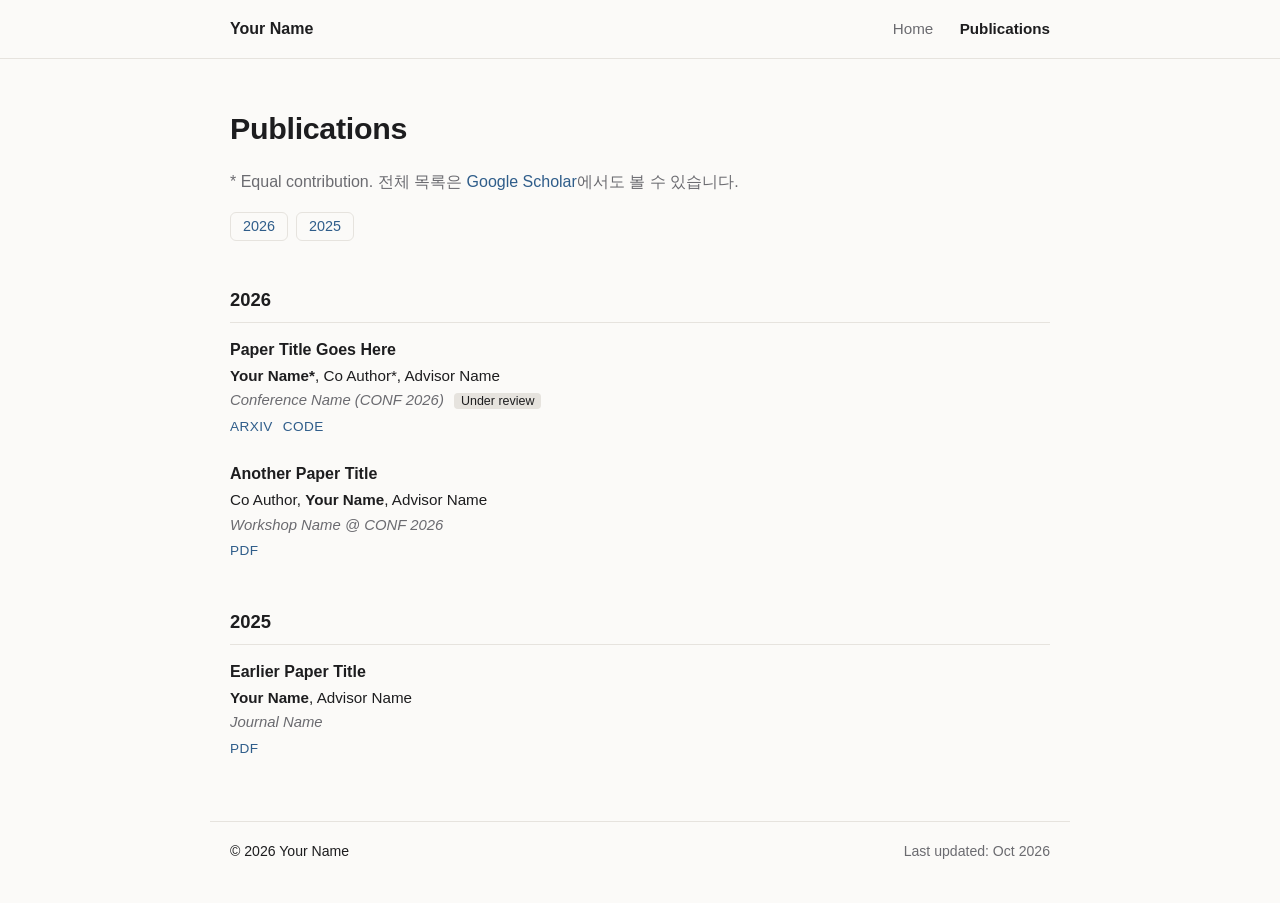
==== publications.html @ f347cda4 "Move site files to repo root Co-Authored-By: Claude Opus 5.5 <noreply@anthropic.com>" ====
<!DOCTYPE html>
<html lang="ko">
<head>
  <meta charset="utf-8">
  <meta name="viewport" content="width=device-width, initial-scale=1">
  <title>Your Name | Publications</title>
  <link rel="stylesheet" href="assets/style.css">
</head>
<body>
  <header class="site-header">
    <div class="wrap header-inner">
      <a class="brand" href="index.html">Your Name</a>
      <nav>
        <a href="index.html">Home</a>
        <a href="publications.html" class="active">Publications</a>
      </nav>
    </div>
  </header>

  <main class="wrap">
    <section>
      <h1>Publications</h1>
      <p class="muted">* Equal contribution. 전체 목록은 <a href="https://scholar.google.com/" target="_blank" rel="noopener">Google Scholar</a>에서도 볼 수 있습니다.</p>
      <nav id="year-nav" class="year-nav" aria-label="연도별 이동"></nav>
    </section>
    <div id="pub-list"></div>
  </main>

  <footer class="wrap site-footer">
    <span>© 2026 Your Name</span>
    <span class="muted">Last updated: Oct 2026</span>
  </footer>

  <script src="data/publications.js"></script>
  <script src="assets/publications.js"></script>
</body>
</html>
---- assets/style.css ----
:root {
  --bg: #fbfaf8;
  --text: #1d1d1f;
  --muted: #6b6b70;
  --line: #e6e3de;
  --accent: #2f5d8a;
  --pin: #d9534f;
  --card: #ffffff;
}
@media (prefers-color-scheme: dark) {
  :root {
    --bg: #141416;
    --text: #ececee;
    --muted: #9a9aa0;
    --line: #2c2c30;
    --accent: #8ab4e0;
    --pin: #f07167;
    --card: #1c1c1f;
  }
}

* { box-sizing: border-box; }
html { scroll-behavior: smooth; }
body {
  margin: 0;
  background: var(--bg);
  color: var(--text);
  font-family: "Pretendard", -apple-system, BlinkMacSystemFont, "Apple SD Gothic Neo", "Noto Sans KR", "Segoe UI", sans-serif;
  line-height: 1.65;
  font-size: 16px;
}
a { color: var(--accent); text-decoration: none; }
a:hover { text-decoration: underline; }
.wrap { max-width: 860px; margin: 0 auto; padding: 0 20px; }
.muted { color: var(--muted); }
h1 { font-size: 1.9rem; margin: 0 0 4px; letter-spacing: -0.01em; }
h2 { font-size: 1.15rem; margin: 0 0 14px; padding-bottom: 6px; border-bottom: 1px solid var(--line); }
section { margin: 44px 0; }

/* header */
.site-header { border-bottom: 1px solid var(--line); background: var(--bg); position: sticky; top: 0; z-index: 1000; }
.header-inner { display: flex; justify-content: space-between; align-items: center; height: 58px; }
.brand { font-weight: 700; color: var(--text); }
.site-header nav a { margin-left: 22px; color: var(--muted); font-size: 0.95rem; }
.site-header nav a.active { color: var(--text); font-weight: 600; }

/* intro */
.intro { display: flex; gap: 32px; align-items: flex-start; margin-top: 48px; }
.avatar { width: 160px; height: 160px; border-radius: 50%; object-fit: cover; flex-shrink: 0; }
.affil { color: var(--muted); margin: 0 0 12px; }
.links a { margin-right: 16px; font-weight: 500; }
@media (max-width: 600px) {
  .intro { flex-direction: column; align-items: center; text-align: center; }
  .avatar { width: 120px; height: 120px; }
}

/* tags */
.tags { list-style: none; padding: 0; margin: 0; display: flex; flex-wrap: wrap; gap: 8px; }
.tags li { border: 1px solid var(--line); border-radius: 999px; padding: 3px 12px; font-size: 0.9rem; }

/* timeline / news */
.timeline, .news { list-style: none; padding: 0; margin: 0; }
.timeline li { display: grid; grid-template-columns: 130px 1fr; gap: 12px; margin-bottom: 14px; }
.timeline li div { display: flex; flex-direction: column; }
.when { color: var(--muted); font-variant-numeric: tabular-nums; font-size: 0.92rem; }
.news li { margin-bottom: 6px; }
.news .when { display: inline-block; width: 76px; }
@media (max-width: 600px) { .timeline li { grid-template-columns: 1fr; gap: 0; } }

/* map */
#map { height: 440px; border-radius: 12px; border: 1px solid var(--line); margin-top: 12px; z-index: 0; }
.pin { background: none; border: none; }
.pin-dot {
  display: block; width: 14px; height: 14px; margin: 4px;
  border-radius: 50%; background: var(--pin);
  border: 2px solid #fff; box-shadow: 0 0 0 4px rgba(217, 83, 79, 0.25);
  cursor: pointer; transition: transform 0.15s;
}
.pin:hover .pin-dot { transform: scale(1.3); }
@media (max-width: 600px) { #map { height: 320px; } }

/* gallery */
.gallery { position: fixed; inset: 0; z-index: 2000; display: flex; align-items: center; justify-content: center; }
.gallery[hidden] { display: none; }
.gallery-backdrop { position: absolute; inset: 0; background: rgba(0, 0, 0, 0.7); }
.gallery-box {
  position: relative; background: var(--card); border-radius: 14px;
  width: min(820px, 94vw); max-height: 92vh; overflow: auto; padding: 22px 24px;
}
.gallery-close { position: absolute; top: 10px; right: 14px; font-size: 1.6rem; background: none; border: none; color: var(--muted); cursor: pointer; }
.gallery-head h3 { margin: 0; }
.gallery-head p { margin: 2px 0 14px; }
.gallery-stage { position: relative; display: flex; align-items: center; justify-content: center; min-height: 160px; }
.gallery-stage figure { margin: 0; text-align: center; }
.gallery-stage figure[hidden] { display: none; }
#gallery-img { max-width: 100%; max-height: 60vh; border-radius: 8px; display: block; margin: 0 auto; }
figcaption { color: var(--muted); font-size: 0.9rem; margin-top: 8px; }
.nav {
  position: absolute; top: 50%; transform: translateY(-50%);
  background: rgba(0, 0, 0, 0.45); color: #fff; border: none; border-radius: 50%;
  width: 38px; height: 38px; font-size: 1.4rem; cursor: pointer;
}
.nav[hidden] { display: none; }
.nav.prev { left: 6px; }
.nav.next { right: 6px; }
.thumbs { display: flex; gap: 8px; overflow-x: auto; margin-top: 14px; }
.thumbs button { padding: 0; border: 2px solid transparent; border-radius: 6px; background: none; cursor: pointer; flex-shrink: 0; }
.thumbs button.on { border-color: var(--accent); }
.thumbs img { width: 72px; height: 54px; object-fit: cover; border-radius: 4px; display: block; }

/* publications */
.year-nav { display: flex; flex-wrap: wrap; gap: 8px; margin-top: 14px; }
.year-nav a { border: 1px solid var(--line); border-radius: 6px; padding: 2px 12px; font-size: 0.9rem; }
.pub-year { scroll-margin-top: 76px; }
.pubs { list-style: none; padding: 0; margin: 0; }
.pubs li { margin-bottom: 22px; }
.pubs p { margin: 0; }
.pub-title { font-weight: 600; }
.pub-authors { font-size: 0.95rem; }
.pub-venue { color: var(--muted); font-size: 0.93rem; }
.badge { font-style: normal; font-size: 0.78rem; background: var(--line); color: var(--text); border-radius: 4px; padding: 1px 7px; margin-left: 6px; }
.pub-links a { font-size: 0.85rem; margin-right: 10px; text-transform: uppercase; letter-spacing: 0.03em; }

/* footer */
.site-footer { display: flex; justify-content: space-between; border-top: 1px solid var(--line); padding-top: 18px; padding-bottom: 40px; margin-top: 60px; font-size: 0.88rem; }
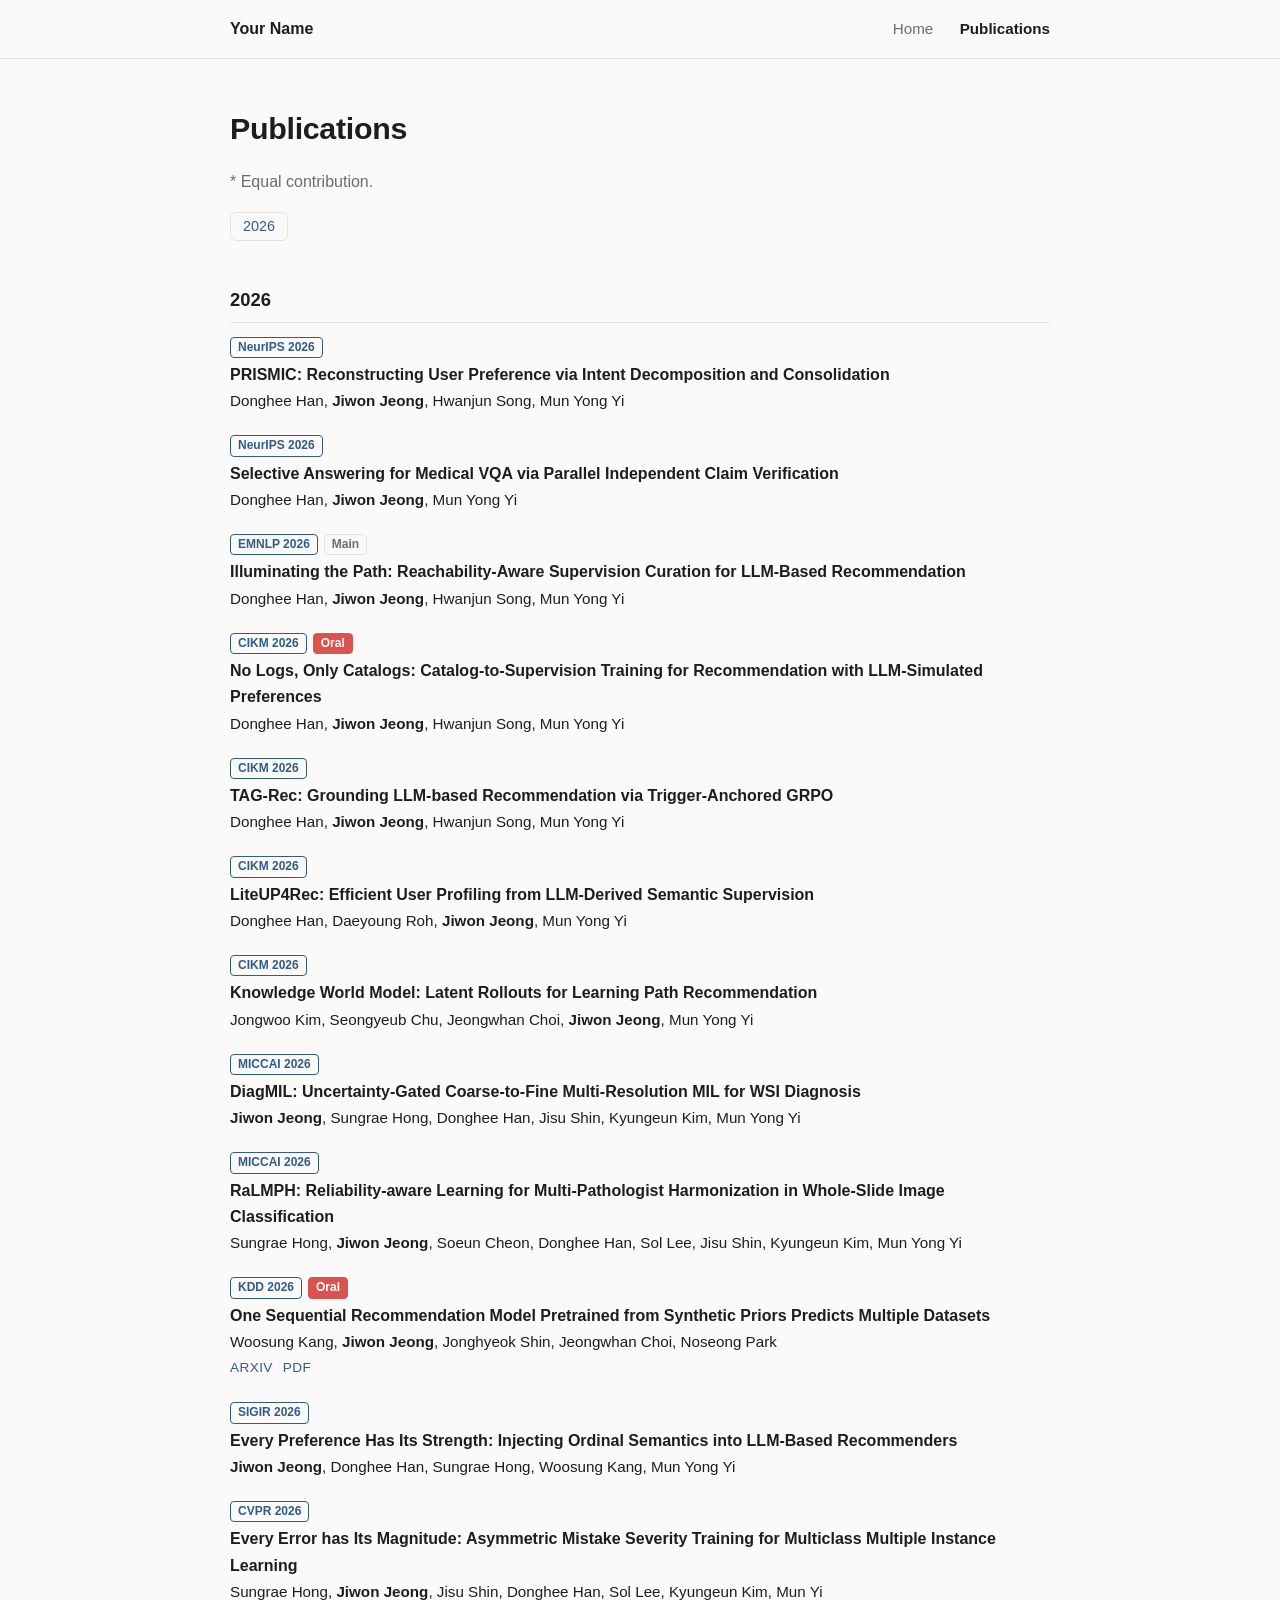
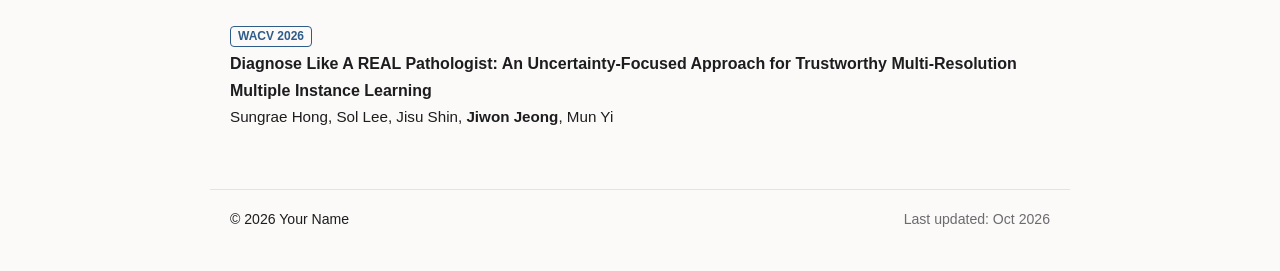
==== commit 6fad9a72: "Translate site text to English and drop Scholar note on publications page Co-Authored-By: Claude Opu" ====
--- a/publications.html
+++ b/publications.html
@@ -1,5 +1,5 @@
 <!DOCTYPE html>
-<html lang="ko">
+<html lang="en">
 <head>
   <meta charset="utf-8">
   <meta name="viewport" content="width=device-width, initial-scale=1">
@@ -20,8 +20,8 @@
   <main class="wrap">
     <section>
       <h1>Publications</h1>
-      <p class="muted">* Equal contribution. 전체 목록은 <a href="https://scholar.google.com/" target="_blank" rel="noopener">Google Scholar</a>에서도 볼 수 있습니다.</p>
-      <nav id="year-nav" class="year-nav" aria-label="연도별 이동"></nav>
+      <p class="muted">* Equal contribution.</p>
+      <nav id="year-nav" class="year-nav" aria-label="Jump to year"></nav>
     </section>
     <div id="pub-list"></div>
   </main>
--- a/assets/style.css
+++ b/assets/style.css
@@ -117,8 +117,10 @@
 .pubs p { margin: 0; }
 .pub-title { font-weight: 600; }
 .pub-authors { font-size: 0.95rem; }
-.pub-venue { color: var(--muted); font-size: 0.93rem; }
-.badge { font-style: normal; font-size: 0.78rem; background: var(--line); color: var(--text); border-radius: 4px; padding: 1px 7px; margin-left: 6px; }
+.pub-tags { display: flex; flex-wrap: wrap; gap: 6px; margin-bottom: 4px !important; }
+.tag { font-size: 0.75rem; font-weight: 600; line-height: 1.6; border: 1px solid var(--line); color: var(--muted); border-radius: 4px; padding: 0 7px; }
+.tag-venue { border-color: var(--accent); color: var(--accent); }
+.tag-oral { border-color: var(--pin); background: var(--pin); color: #fff; }
 .pub-links a { font-size: 0.85rem; margin-right: 10px; text-transform: uppercase; letter-spacing: 0.03em; }
 
 /* footer */
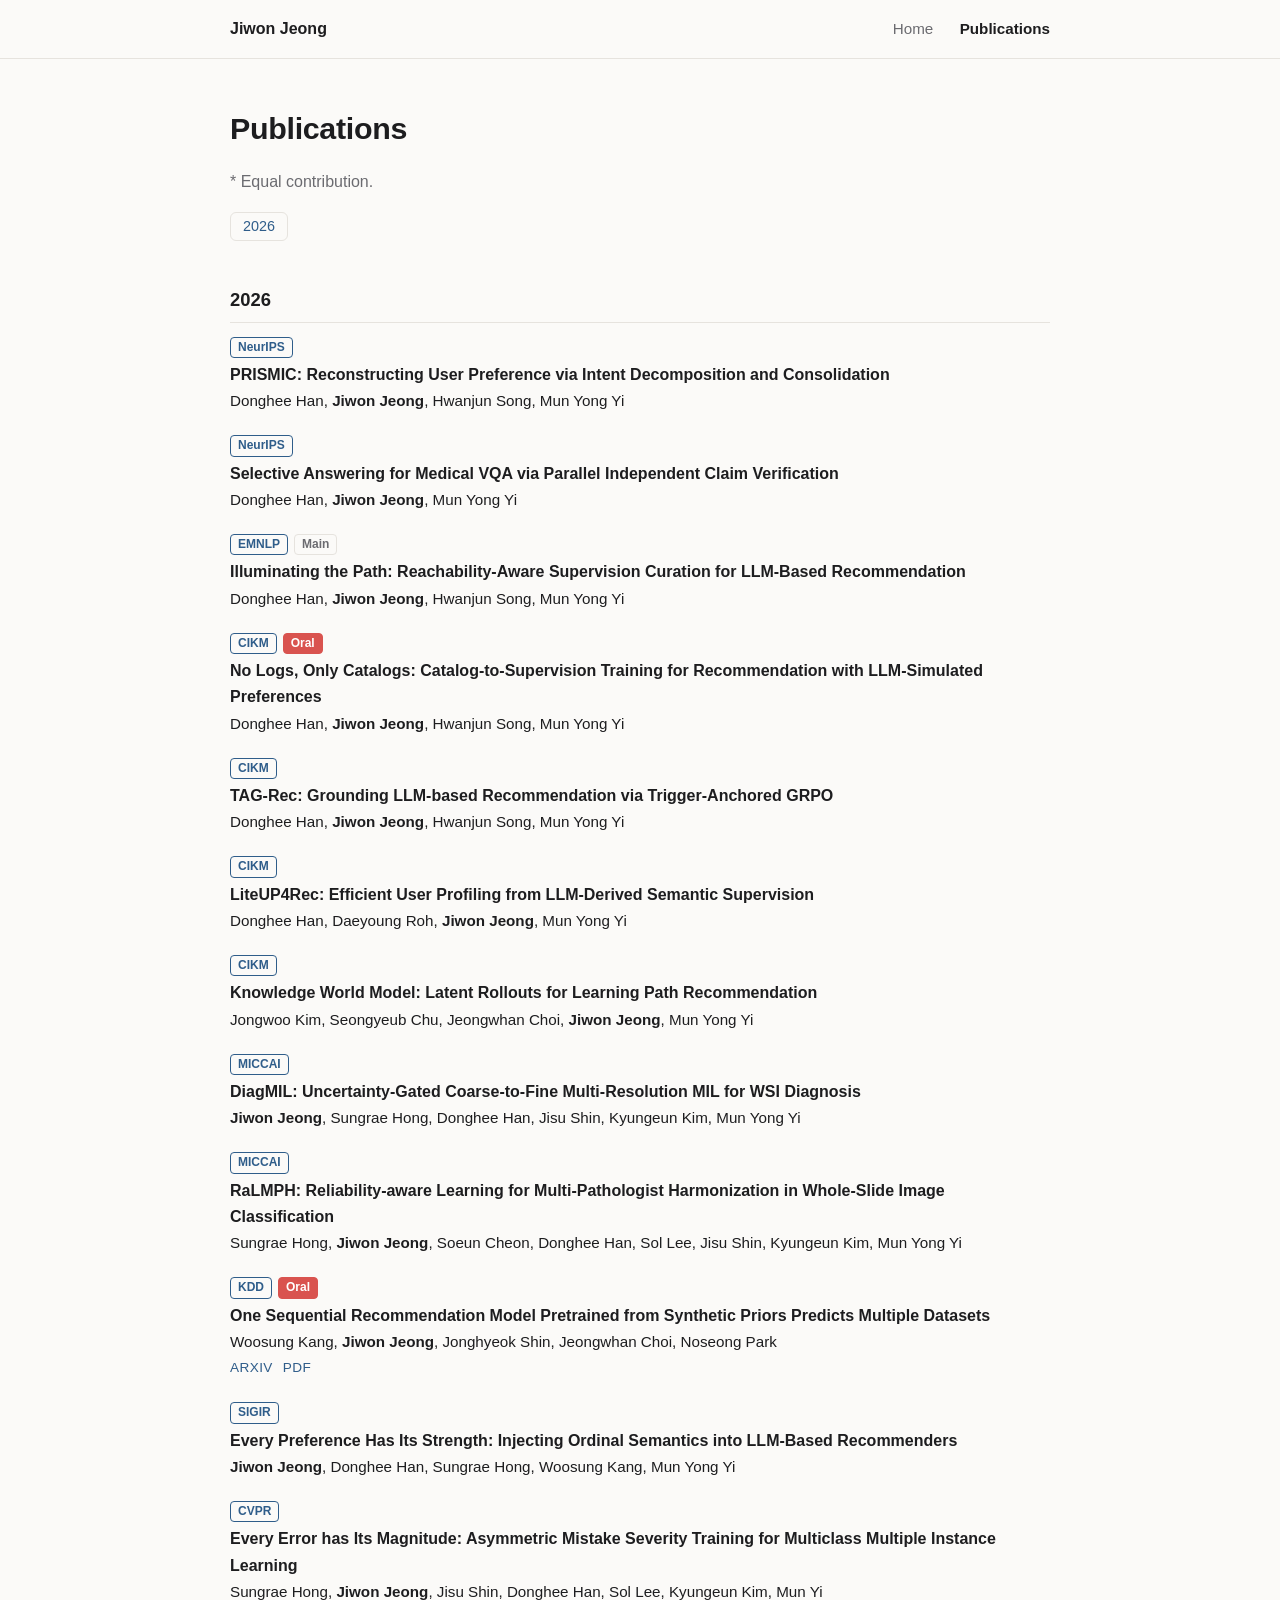
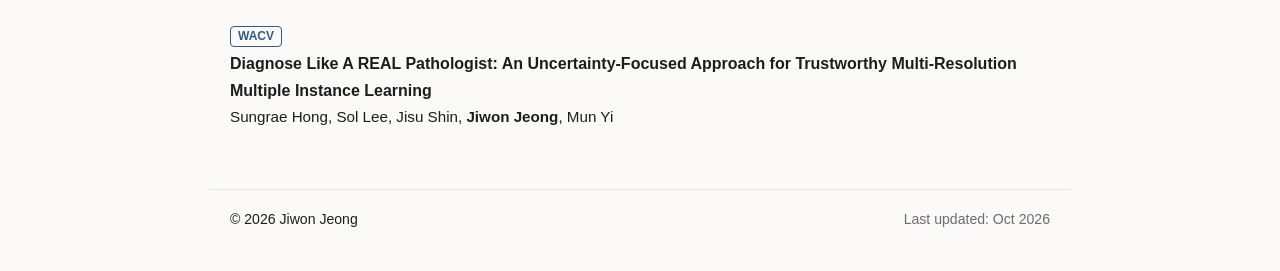
==== commit 52152c4b: "Fill in name, education, and acceptance news; show venue-only tags Co-Authored-By: Claude Opus 5.5 <" ====
--- a/publications.html
+++ b/publications.html
@@ -3,13 +3,13 @@
 <head>
   <meta charset="utf-8">
   <meta name="viewport" content="width=device-width, initial-scale=1">
-  <title>Your Name | Publications</title>
+  <title>Jiwon Jeong | Publications</title>
   <link rel="stylesheet" href="assets/style.css">
 </head>
 <body>
   <header class="site-header">
     <div class="wrap header-inner">
-      <a class="brand" href="index.html">Your Name</a>
+      <a class="brand" href="index.html">Jiwon Jeong</a>
       <nav>
         <a href="index.html">Home</a>
         <a href="publications.html" class="active">Publications</a>
@@ -27,7 +27,7 @@
   </main>
 
   <footer class="wrap site-footer">
-    <span>© 2026 Your Name</span>
+    <span>© 2026 Jiwon Jeong</span>
     <span class="muted">Last updated: Oct 2026</span>
   </footer>
 
